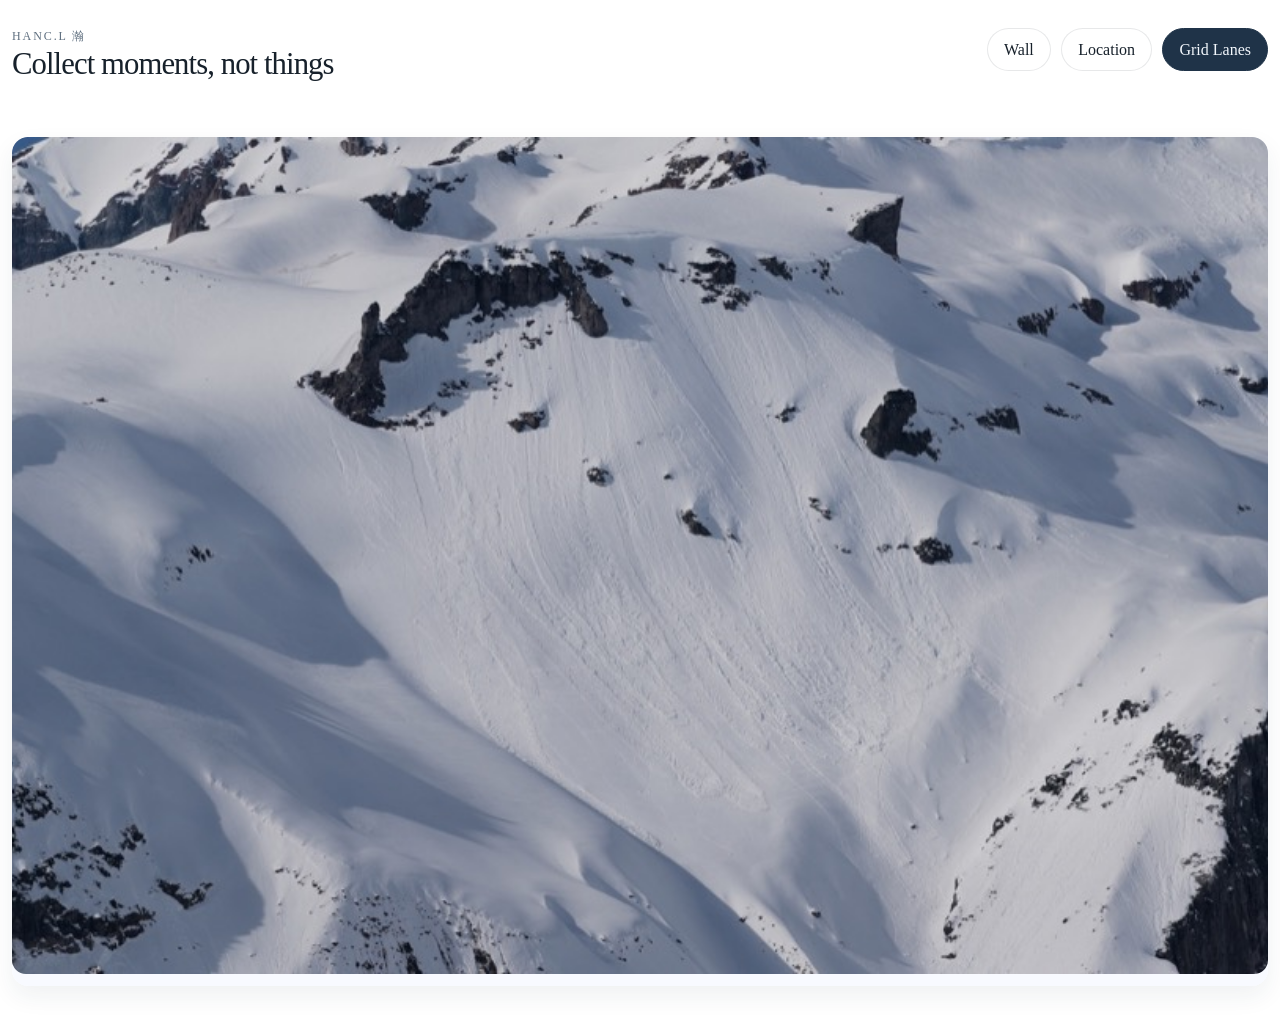
==== grid-lanes/index.html @ 48a02abb "Initial gallery" ====
<!DOCTYPE html>
<html lang="en">
  <head>
    <meta charset="UTF-8" />
    <meta name="viewport" content="width=device-width, initial-scale=1.0" />
    <title>Gallery | Grid Lanes</title>
    <meta
      name="description"
      content="Browse the personal gallery in a balanced grid-lanes layout."
    />
    <link rel="stylesheet" href="../styles.css" />
  </head>
  <body data-page="grid-lanes">
    <div class="site-shell">
      <header id="site-header"></header>
      <main id="page-main"></main>
    </div>
    <noscript>
      <p class="noscript-banner">
        This gallery uses a small amount of JavaScript to load the photo wall.
      </p>
    </noscript>
    <script src="../photos.js"></script>
    <script src="../app.js"></script>
  </body>
</html>
---- styles.css ----
:root {
  --bg: #ffffff;
  --bg-accent: #ffffff;
  --panel: rgba(246, 250, 255, 0.84);
  --panel-strong: rgba(248, 251, 255, 0.94);
  --text: #17212b;
  --muted: #607080;
  --line: rgba(23, 33, 43, 0.1);
  --shadow: 0 18px 40px rgba(30, 51, 72, 0.09);
  --radius: 0px;
  --gap: clamp(0.9rem, 2vw, 1.25rem);
  --lane-row-size: 9px;
  --content-width: min(1200px, calc(100vw - 2rem));
  color-scheme: light;
  font-family: "Iowan Old Style", "Palatino Linotype", "Book Antiqua", Palatino, serif;
}

*,
*::before,
*::after {
  box-sizing: border-box;
}

html {
  scroll-behavior: smooth;
}

body {
  margin: 0;
  min-height: 100vh;
  color: var(--text);
  background: #ffffff;
}

img {
  display: block;
  max-width: 100%;
}

button,
a {
  color: inherit;
}

.site-shell {
  width: var(--content-width);
  margin: 0 auto;
  padding: 1rem 0 3rem;
}

.noscript-banner {
  width: var(--content-width);
  margin: 0 auto 2rem;
  padding: 0.9rem 1rem;
  border-radius: 999px;
  background: rgba(83, 121, 162, 0.14);
  color: #28425d;
  text-align: center;
}

.topbar {
  display: flex;
  align-items: flex-start;
  justify-content: space-between;
  gap: 1.5rem;
  padding: 0.75rem 0 1.25rem;
}

.brand {
  display: inline-flex;
  flex-direction: column;
  gap: 0.2rem;
  text-decoration: none;
  max-width: 44rem;
}

.brand-mark {
  font-size: 0.75rem;
  letter-spacing: 0.16em;
  text-transform: uppercase;
  color: var(--muted);
}

.brand-name {
  font-size: clamp(1.35rem, 2.4vw, 2rem);
  line-height: 1.08;
  letter-spacing: -0.03em;
  white-space: nowrap;
}

.brand-subtitle {
  color: var(--muted);
  font-size: 0.98rem;
  line-height: 1.5;
  max-width: 54ch;
  font-style: italic;
}

.topnav {
  display: flex;
  flex-wrap: wrap;
  gap: 0.65rem;
}

.topnav a {
  padding: 0.72rem 1rem;
  border: 1px solid var(--line);
  border-radius: 999px;
  text-decoration: none;
  background: rgba(255, 255, 255, 0.5);
  transition: transform 160ms ease, border-color 160ms ease, background 160ms ease;
}

.topnav a:hover,
.topnav a:focus-visible {
  transform: translateY(-1px);
  border-color: rgba(31, 26, 23, 0.2);
  background: rgba(255, 255, 255, 0.76);
}

.topnav a[aria-current="page"] {
  background: #1f3348;
  color: #f2f7fc;
  border-color: #1f3348;
}

.page-hero {
  display: grid;
  gap: 1.25rem;
  align-items: end;
  grid-template-columns: minmax(0, 1.7fr) minmax(18rem, 1fr);
  padding: clamp(1.3rem, 4vw, 2.5rem);
  border-radius: 0;
  background: linear-gradient(135deg, rgba(248, 251, 255, 0.86), rgba(232, 240, 248, 0.74));
  border: 1px solid rgba(255, 255, 255, 0.7);
  box-shadow: var(--shadow);
  overflow: hidden;
  position: relative;
}

.page-hero::after {
  content: "";
  position: absolute;
  inset: auto -5% -38% auto;
  width: 22rem;
  aspect-ratio: 1;
  border-radius: 50%;
  background: radial-gradient(circle, rgba(104, 155, 196, 0.22), transparent 65%);
  pointer-events: none;
}

.eyebrow {
  margin: 0 0 0.55rem;
  text-transform: uppercase;
  letter-spacing: 0.12em;
  font-size: 0.78rem;
  color: var(--muted);
}

.page-hero h1 {
  margin: 0;
  font-size: clamp(2.2rem, 6vw, 4.75rem);
  line-height: 0.96;
  letter-spacing: -0.04em;
  max-width: 12ch;
}

.page-hero p {
  margin: 0.85rem 0 0;
  max-width: 62ch;
  color: var(--muted);
  font-size: 1.02rem;
  line-height: 1.65;
}

.hero-stats {
  display: grid;
  gap: 0.85rem;
}

.stat-card {
  padding: 1rem 1.05rem;
  border-radius: 20px;
  background: var(--panel);
  border: 1px solid rgba(255, 255, 255, 0.75);
  backdrop-filter: blur(8px);
}

.stat-card strong {
  display: block;
  font-size: 1.35rem;
  margin-bottom: 0.2rem;
}

.stat-card span {
  color: var(--muted);
  font-size: 0.95rem;
}

.section-header {
  display: flex;
  justify-content: space-between;
  gap: 1rem;
  align-items: end;
  margin: 2rem 0 1rem;
}

.section-header h2,
.location-summary h2 {
  margin: 0;
  font-size: clamp(1.4rem, 3vw, 2rem);
}

.section-header p,
.location-summary p {
  margin: 0.35rem 0 0;
  color: var(--muted);
  max-width: 44rem;
  line-height: 1.6;
}

.view-toggle {
  display: inline-flex;
  flex-wrap: wrap;
  gap: 0.65rem;
}

.view-toggle a {
  padding: 0.72rem 1rem;
  border-radius: 999px;
  border: 1px solid var(--line);
  text-decoration: none;
  background: rgba(255, 255, 255, 0.5);
}

.view-toggle a:hover,
.view-toggle a:focus-visible {
  background: rgba(255, 255, 255, 0.78);
}

.masonry-grid {
  column-width: 18rem;
  column-gap: var(--gap);
}

.year-groups {
  display: grid;
  gap: 2rem;
}

.year-group {
  display: grid;
  gap: 0.85rem;
}

.year-group-header h2 {
  margin: 0;
  font-size: clamp(1.2rem, 2vw, 1.6rem);
  line-height: 1;
}

.photo-card,
.lane-card {
  position: relative;
  break-inside: avoid;
  margin-bottom: var(--gap);
  border-radius: var(--radius);
  overflow: hidden;
  background: var(--panel-strong);
  box-shadow: var(--shadow);
  transform: translateY(16px);
  opacity: 0;
  animation: rise-in 550ms ease forwards;
}

.photo-card:nth-child(3n),
.lane-card:nth-child(3n) {
  animation-delay: 90ms;
}

.photo-card:nth-child(4n),
.lane-card:nth-child(4n) {
  animation-delay: 150ms;
}

.photo-card button,
.lane-card button {
  display: block;
  width: 100%;
  padding: 0;
  border: 0;
  background: transparent;
  cursor: zoom-in;
  text-align: left;
}

.photo-frame {
  overflow: hidden;
  aspect-ratio: var(--ratio, 4 / 5);
  background:
    linear-gradient(135deg, rgba(255, 255, 255, 0.18), transparent),
    #d9d2c8;
}

.photo-frame img {
  width: 100%;
  height: 100%;
  object-fit: cover;
  transition: transform 260ms ease;
}

.photo-card:hover .photo-frame img,
.photo-card:focus-within .photo-frame img,
.lane-card:hover .photo-frame img,
.lane-card:focus-within .photo-frame img {
  transform: scale(1.025);
}

.photo-copy {
  display: grid;
  gap: 0.35rem;
  padding: 0.95rem 1rem 1.05rem;
}

.photo-copy h3 {
  margin: 0;
  font-size: 1rem;
  text-align: center;
}

.photo-copy p {
  margin: 0;
  color: var(--muted);
  font-size: 0.95rem;
  line-height: 1.5;
}

.photo-meta {
  display: flex;
  flex-wrap: wrap;
  gap: 0.5rem;
  color: var(--muted);
  font-size: 0.84rem;
}

.photo-meta span {
  display: inline-flex;
  align-items: center;
  gap: 0.25rem;
  padding: 0.35rem 0.55rem;
  border-radius: 999px;
  background: rgba(89, 123, 159, 0.09);
}

.photo-details {
  display: flex;
  flex-wrap: wrap;
  gap: 0.45rem;
  color: var(--muted);
  font-size: 0.82rem;
}

.photo-details span {
  display: inline-flex;
  align-items: center;
  gap: 0.25rem;
  padding: 0.28rem 0.5rem;
  border-radius: 999px;
  background: rgba(23, 33, 43, 0.05);
}

.location-summary {
  display: grid;
  gap: 1rem;
  margin: 2rem 0 1.25rem;
  grid-template-columns: minmax(0, 1.2fr) minmax(18rem, 0.8fr);
}

.location-summary .stats-grid {
  display: grid;
  gap: 0.85rem;
  grid-template-columns: repeat(auto-fit, minmax(10rem, 1fr));
}

.filter-rail {
  display: flex;
  flex-wrap: wrap;
  gap: 0.65rem;
  padding: 1rem;
  margin: 0 0 1.35rem;
  border-radius: 22px;
  background: rgba(244, 249, 255, 0.74);
  border: 1px solid rgba(255, 255, 255, 0.75);
  box-shadow: var(--shadow);
  position: sticky;
  top: 0.85rem;
  z-index: 5;
  backdrop-filter: blur(12px);
}

.filter-rail a {
  padding: 0.68rem 0.95rem;
  border-radius: 999px;
  text-decoration: none;
  background: rgba(255, 255, 255, 0.72);
  border: 1px solid var(--line);
}

.filter-rail a:hover,
.filter-rail a:focus-visible {
  background: rgba(255, 255, 255, 0.96);
}

.location-groups {
  display: grid;
  gap: 1.2rem;
}

.location-group {
  padding: 1rem;
  border-radius: 20px;
  background: rgba(244, 249, 255, 0.72);
  border: 1px solid rgba(255, 255, 255, 0.74);
  box-shadow: var(--shadow);
  scroll-margin-top: 6rem;
}

.location-group-header {
  display: flex;
  justify-content: space-between;
  gap: 1rem;
  align-items: end;
  margin-bottom: 0.85rem;
}

.location-group-header h3 {
  margin: 0;
  font-size: 1.3rem;
}

.location-group-header p {
  margin: 0.35rem 0 0;
  color: var(--muted);
}

.location-grid {
  column-width: 15rem;
  column-gap: var(--gap);
}

.location-grid .photo-card {
  margin-bottom: var(--gap);
}

.lane-shell {
  margin-top: 2rem;
}

.lane-shell-note {
  margin: 0 0 1rem;
  color: var(--muted);
  line-height: 1.6;
}

.lanes-grid {
  display: grid;
  grid-template-columns: repeat(auto-fit, minmax(13.5rem, 1fr));
  grid-auto-rows: var(--lane-row-size);
  gap: 0.75rem;
}

.lane-card {
  margin-bottom: 0;
  border-radius: 16px;
  background: rgba(245, 249, 255, 0.72);
  box-shadow: 0 10px 24px rgba(30, 51, 72, 0.07);
}

.lane-card .photo-frame {
  border-radius: 14px;
}

.lane-card button {
  line-height: 0;
}

[data-page="grid-lanes"] .site-shell {
  width: min(1380px, calc(100vw - 1.5rem));
}

[data-page="grid-lanes"] .page-hero {
  gap: 1rem;
  padding: 1.25rem 1.35rem;
}

[data-page="grid-lanes"] .page-hero h1 {
  font-size: clamp(1.9rem, 4.6vw, 3.2rem);
  max-width: 11ch;
}

[data-page="grid-lanes"] .page-hero p {
  max-width: 54ch;
  font-size: 0.96rem;
}

[data-page="grid-lanes"] .hero-stats {
  grid-template-columns: repeat(3, minmax(0, 1fr));
}

[data-page="grid-lanes"] .stat-card {
  padding: 0.8rem 0.85rem;
}

[data-page="grid-lanes"] .stat-card strong {
  font-size: 1.1rem;
}

[data-page="grid-lanes"] .section-header {
  margin: 1.25rem 0 0.85rem;
}

[data-page="grid-lanes"] .section-header h2 {
  font-size: 1.15rem;
}

[data-page="grid-lanes"] .view-toggle a {
  padding: 0.58rem 0.82rem;
}

.empty-state {
  padding: 2rem;
  border-radius: 20px;
  background: rgba(244, 249, 255, 0.72);
  border: 1px solid rgba(255, 255, 255, 0.74);
  box-shadow: var(--shadow);
}

.lightbox {
  position: fixed;
  inset: 0;
  display: grid;
  grid-template-columns: minmax(0, 1fr);
  padding: clamp(1rem, 3vw, 2rem);
  opacity: 0;
  pointer-events: none;
  transition: opacity 180ms ease;
  z-index: 20;
}

.lightbox[data-open="true"] {
  opacity: 1;
  pointer-events: auto;
}

.lightbox-panel {
  position: relative;
  z-index: 1;
  display: grid;
  gap: 1rem;
  align-self: stretch;
  grid-template-columns: minmax(0, 1fr);
}

.lightbox-backdrop {
  position: absolute;
  inset: 0;
  background: rgba(255, 255, 255, 0.96);
}

.lightbox-toolbar {
  display: flex;
  justify-content: space-between;
  align-items: center;
  gap: 1rem;
  color: var(--text);
}

.lightbox-toolbar p {
  margin: 0;
  color: var(--muted);
}

.lightbox-toolbar button,
.lightbox-nav button {
  border: 1px solid rgba(23, 33, 43, 0.14);
  background: rgba(255, 255, 255, 0.88);
  color: var(--text);
  border-radius: 999px;
  cursor: pointer;
  transition: background 150ms ease, transform 150ms ease;
}

.lightbox-toolbar button {
  padding: 0.65rem 0.95rem;
}

.lightbox-toolbar button:hover,
.lightbox-toolbar button:focus-visible,
.lightbox-nav button:hover,
.lightbox-nav button:focus-visible {
  background: rgba(238, 243, 248, 0.96);
  transform: translateY(-1px);
}

.lightbox-stage {
  display: grid;
  align-items: center;
  grid-template-columns: minmax(3rem, 4.25rem) minmax(0, 1fr) minmax(3rem, 4.25rem);
  gap: 1rem;
}

.lightbox-figure {
  margin: 0;
  display: grid;
  justify-items: center;
  gap: 1rem;
  min-height: 0;
}

.lightbox-figure img {
  max-height: min(72vh, 860px);
  width: auto;
  border-radius: 0;
  box-shadow: 0 28px 60px rgba(0, 0, 0, 0.25);
}

.lightbox-figure figcaption {
  color: var(--text);
  text-align: center;
  max-width: 58ch;
  line-height: 1.6;
}

.lightbox-figure strong {
  display: block;
  font-size: 1.1rem;
}

.lightbox-figure span {
  color: var(--muted);
}

.lightbox-nav button {
  width: 100%;
  min-height: 3.25rem;
}

.body-locked {
  overflow: hidden;
}

@keyframes rise-in {
  to {
    transform: translateY(0);
    opacity: 1;
  }
}

@media (max-width: 900px) {
  .topbar,
  .section-header,
  .location-group-header,
  .lightbox-toolbar {
    align-items: start;
    flex-direction: column;
  }

  .brand {
    max-width: none;
  }

  .brand-subtitle {
    max-width: none;
  }

  .brand-name {
    white-space: normal;
  }

  .page-hero,
  .location-summary {
    grid-template-columns: 1fr;
  }

  .lightbox-stage {
    grid-template-columns: 1fr;
  }

  .lightbox-nav {
    display: flex;
    justify-content: center;
    gap: 0.85rem;
  }

  .lightbox-nav button {
    width: auto;
    padding: 0.75rem 1rem;
  }

  [data-page="grid-lanes"] .hero-stats {
    grid-template-columns: 1fr;
  }
}

@media (max-width: 640px) {
  .site-shell {
    width: min(100vw - 1rem, 100%);
  }

  .page-hero {
    padding: 1.1rem;
    border-radius: 20px;
  }

  .page-hero h1 {
    max-width: 10ch;
  }

  .masonry-grid,
  .location-grid {
    column-width: 100%;
  }

  .filter-rail {
    top: 0.5rem;
    padding: 0.85rem;
  }

  .lanes-grid {
    grid-template-columns: 1fr;
  }
}
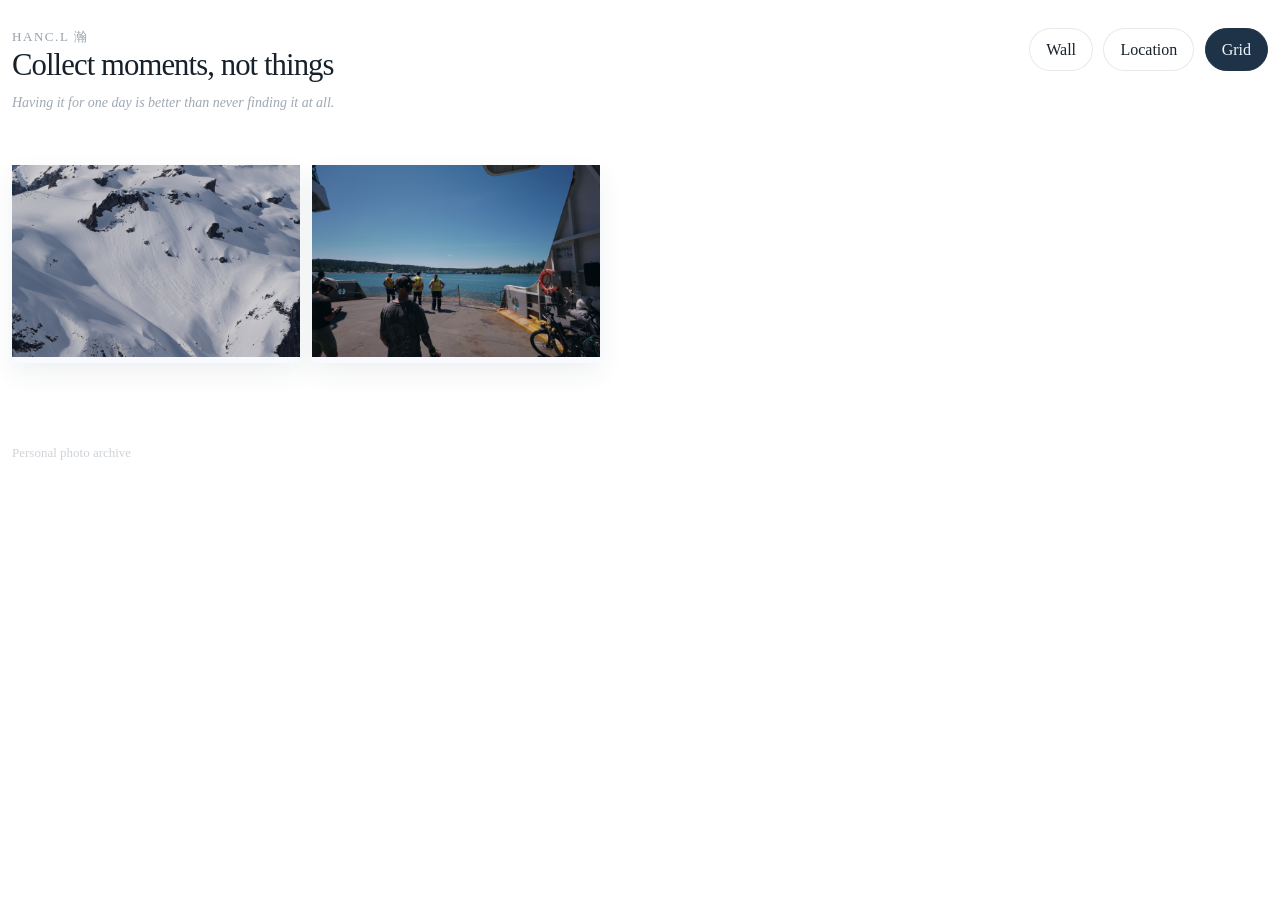
==== commit e7db5891: "Refine gallery typography and footer layout" ====
--- a/grid-lanes/index.html
+++ b/grid-lanes/index.html
@@ -14,6 +14,7 @@
     <div class="site-shell">
       <header id="site-header"></header>
       <main id="page-main"></main>
+      <footer id="site-footer"></footer>
     </div>
     <noscript>
       <p class="noscript-banner">
--- a/styles.css
+++ b/styles.css
@@ -48,6 +48,27 @@
   padding: 1rem 0 3rem;
 }
 
+#site-footer {
+  margin-top: 80px;
+  font-size: 13px;
+  opacity: 0.55;
+}
+
+.site-signature {
+  margin: 0;
+  color: var(--muted);
+  font-size: inherit;
+  opacity: inherit;
+}
+
+.site-footer-subtitle {
+  margin: 0.2rem 0 0;
+  color: var(--muted);
+  font-size: inherit;
+  line-height: 1.5;
+  opacity: inherit;
+}
+
 .noscript-banner {
   width: var(--content-width);
   margin: 0 auto 2rem;
@@ -74,9 +95,10 @@
   max-width: 44rem;
 }
 
-.brand-mark {
-  font-size: 0.75rem;
-  letter-spacing: 0.16em;
+.hero-name {
+  font-size: 13px;
+  letter-spacing: 0.12em;
+  opacity: 0.65;
   text-transform: uppercase;
   color: var(--muted);
 }
@@ -88,12 +110,14 @@
   white-space: nowrap;
 }
 
-.brand-subtitle {
-  color: var(--muted);
-  font-size: 0.98rem;
+.brand-quote {
+  color: var(--muted);
+  font-size: 14px;
   line-height: 1.5;
   max-width: 54ch;
   font-style: italic;
+  opacity: 0.6;
+  margin-top: 6px;
 }
 
 .topnav {
@@ -295,6 +319,7 @@
 }
 
 .photo-frame {
+  position: relative;
   overflow: hidden;
   aspect-ratio: var(--ratio, 4 / 5);
   background:
@@ -302,6 +327,17 @@
     #d9d2c8;
 }
 
+.photo-frame::after {
+  content: "";
+  position: absolute;
+  inset: auto 0 0;
+  height: 38%;
+  background: linear-gradient(180deg, rgba(23, 33, 43, 0), rgba(23, 33, 43, 0.58));
+  opacity: 0;
+  pointer-events: none;
+  transition: opacity 220ms ease;
+}
+
 .photo-frame img {
   width: 100%;
   height: 100%;
@@ -309,11 +345,42 @@
   transition: transform 260ms ease;
 }
 
+.photo-title {
+  position: absolute;
+  left: 0.9rem;
+  right: 0.9rem;
+  bottom: 0.85rem;
+  z-index: 1;
+  margin: 0;
+  color: #ffffff;
+  font-size: 1rem;
+  line-height: 1.2;
+  text-align: center;
+  text-shadow: 0 1px 10px rgba(0, 0, 0, 0.22);
+  font-family: "Inter", sans-serif;
+  font-weight: 500;
+  letter-spacing: 0.02em;
+  opacity: 0;
+  transform: translateY(6px);
+  transition: opacity 220ms ease, transform 220ms ease;
+}
+
 .photo-card:hover .photo-frame img,
 .photo-card:focus-within .photo-frame img,
 .lane-card:hover .photo-frame img,
 .lane-card:focus-within .photo-frame img {
   transform: scale(1.025);
+}
+
+.photo-card:hover .photo-frame::after,
+.photo-card:focus-within .photo-frame::after {
+  opacity: 1;
+}
+
+.photo-card:hover .photo-title,
+.photo-card:focus-within .photo-title {
+  opacity: 1;
+  transform: translateY(0);
 }
 
 .photo-copy {
@@ -464,20 +531,21 @@
 
 .lanes-grid {
   display: grid;
-  grid-template-columns: repeat(auto-fit, minmax(13.5rem, 1fr));
+  grid-template-columns: repeat(auto-fill, minmax(13.5rem, 18rem));
   grid-auto-rows: var(--lane-row-size);
   gap: 0.75rem;
+  justify-content: start;
 }
 
 .lane-card {
   margin-bottom: 0;
-  border-radius: 16px;
+  border-radius: 0;
   background: rgba(245, 249, 255, 0.72);
   box-shadow: 0 10px 24px rgba(30, 51, 72, 0.07);
 }
 
 .lane-card .photo-frame {
-  border-radius: 14px;
+  border-radius: 0;
 }
 
 .lane-card button {
@@ -669,7 +737,7 @@
     max-width: none;
   }
 
-  .brand-subtitle {
+  .brand-quote {
     max-width: none;
   }
 
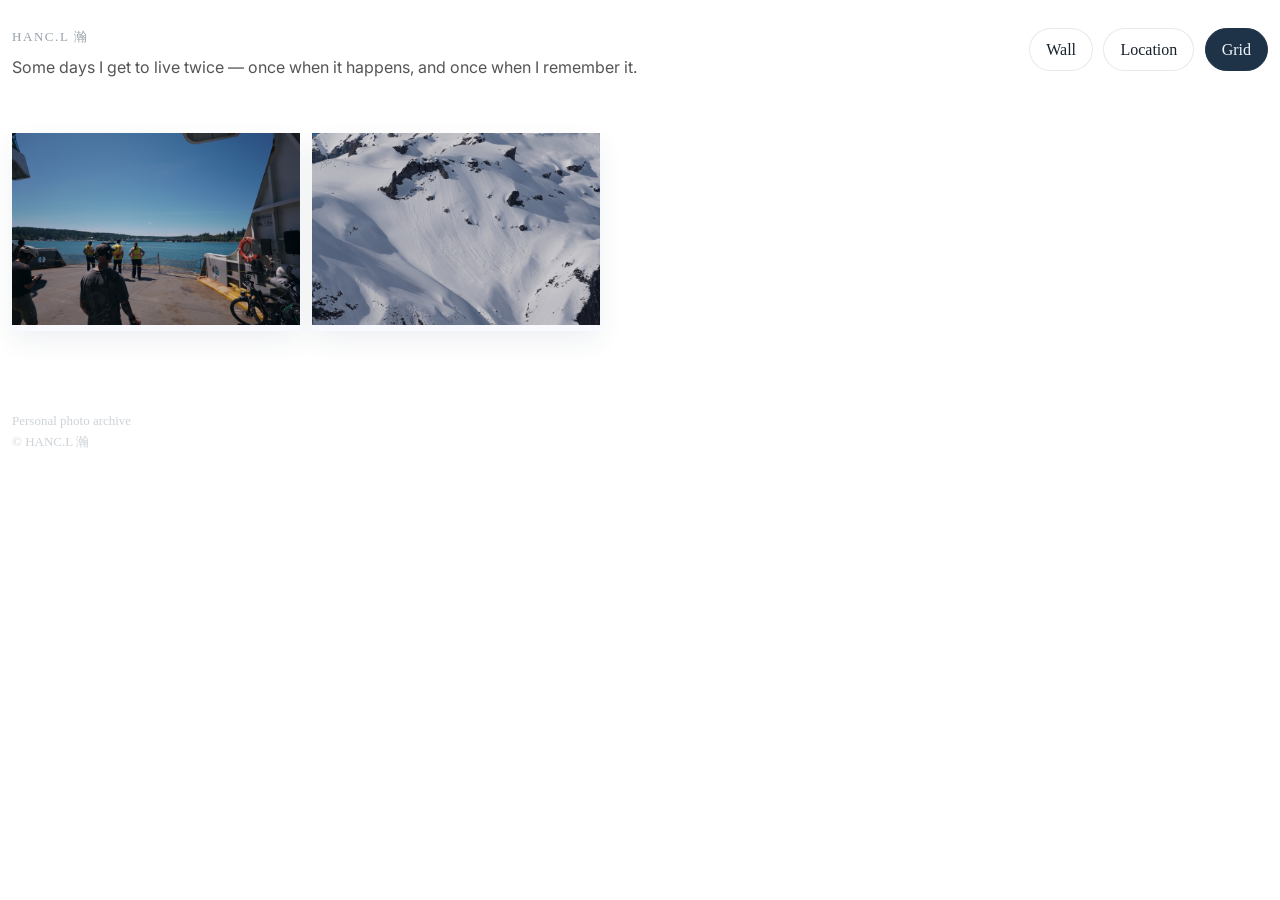
==== commit 04bfeab8: "Adjust hero quote typography" ====
--- a/grid-lanes/index.html
+++ b/grid-lanes/index.html
@@ -7,6 +7,12 @@
     <meta
       name="description"
       content="Browse the personal gallery in a balanced grid-lanes layout."
+    />
+    <link rel="preconnect" href="https://fonts.googleapis.com" />
+    <link rel="preconnect" href="https://fonts.gstatic.com" crossorigin />
+    <link
+      href="https://fonts.googleapis.com/css2?family=Inter:wght@400;500&display=swap"
+      rel="stylesheet"
     />
     <link rel="stylesheet" href="../styles.css" />
   </head>
--- a/styles.css
+++ b/styles.css
@@ -55,14 +55,14 @@
 }
 
 .site-signature {
-  margin: 0;
+  margin: 0.2rem 0 0;
   color: var(--muted);
   font-size: inherit;
   opacity: inherit;
 }
 
 .site-footer-subtitle {
-  margin: 0.2rem 0 0;
+  margin: 0;
   color: var(--muted);
   font-size: inherit;
   line-height: 1.5;
@@ -110,13 +110,13 @@
   white-space: nowrap;
 }
 
-.brand-quote {
-  color: var(--muted);
-  font-size: 14px;
-  line-height: 1.5;
-  max-width: 54ch;
-  font-style: italic;
-  opacity: 0.6;
+.hero-quote {
+  color: #555;
+  font-size: 16px;
+  line-height: 1.6;
+  max-width: 680px;
+  font-family: "Inter", sans-serif;
+  font-weight: 400;
   margin-top: 6px;
 }
 
@@ -655,6 +655,7 @@
   color: var(--text);
   border-radius: 999px;
   cursor: pointer;
+  opacity: 0.55;
   transition: background 150ms ease, transform 150ms ease;
 }
 
@@ -667,6 +668,7 @@
 .lightbox-nav button:hover,
 .lightbox-nav button:focus-visible {
   background: rgba(238, 243, 248, 0.96);
+  opacity: 1;
   transform: translateY(-1px);
 }
 
@@ -701,11 +703,12 @@
 
 .lightbox-figure strong {
   display: block;
-  font-size: 1.1rem;
+  font-size: 18px;
 }
 
 .lightbox-figure span {
   color: var(--muted);
+  font-size: 13px;
 }
 
 .lightbox-nav button {
@@ -737,7 +740,7 @@
     max-width: none;
   }
 
-  .brand-quote {
+  .hero-quote {
     max-width: none;
   }
 
